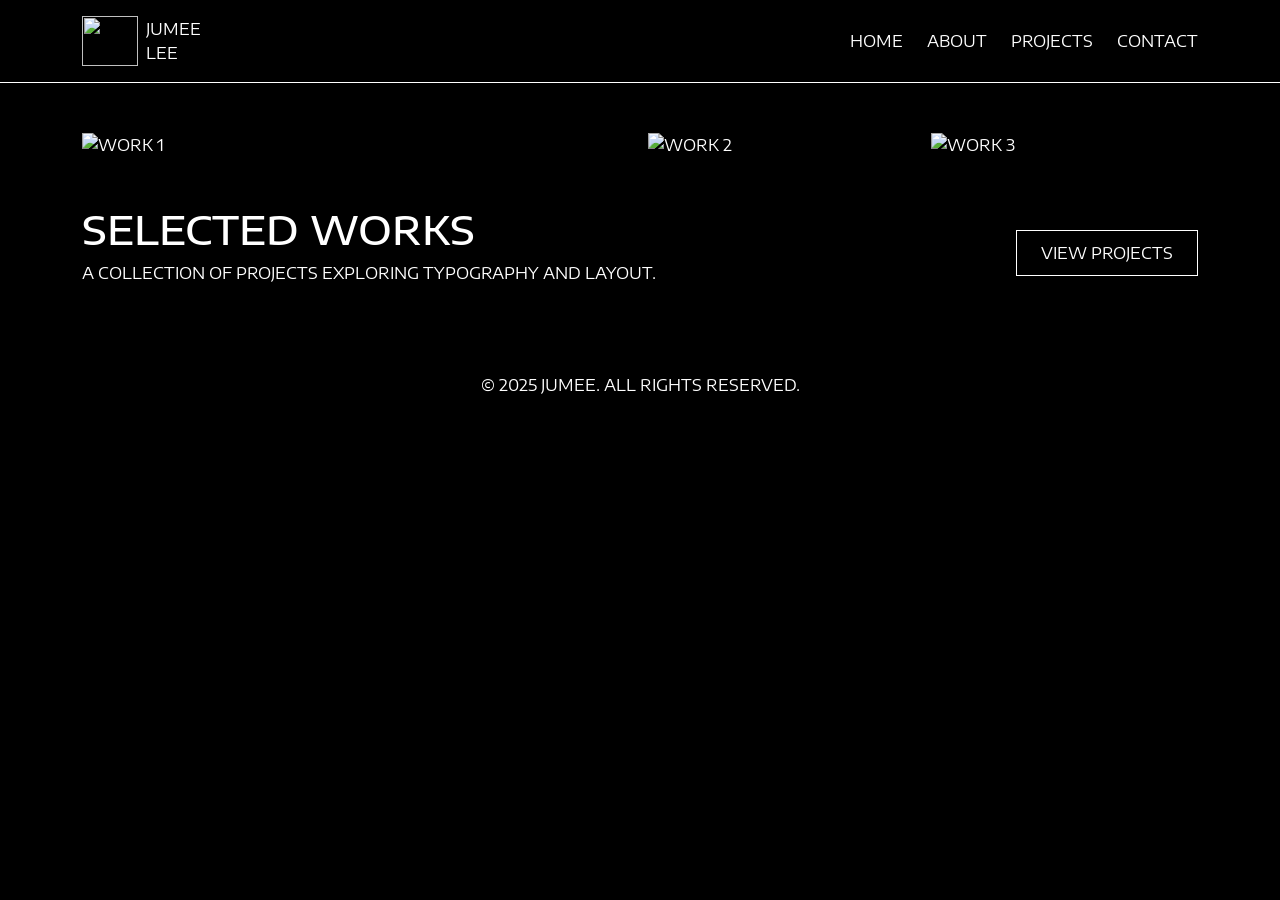
==== index.html @ 2e97b76d "Add files via upload" ====
<!DOCTYPE html>
<html lang="en">
<head>
  <meta charset="UTF-8">
  <meta name="viewport" content="width=device-width, initial-scale=1.0">

  <title>Jumee Lee Portfolio</title>

  <!-- Bootstrap -->
  <link href="https://cdn.jsdelivr.net/npm/bootstrap@5.3.3/dist/css/bootstrap.min.css" rel="stylesheet">

  <!-- Font -->
  <link href="https://fonts.googleapis.com/css2?family=Encode+Sans+Expanded:wght@200&display=swap" rel="stylesheet">

  <style>
    body {
      background-color: #000;
      color: #fff;
      font-family: 'Encode Sans Expanded', sans-serif;
      text-transform: uppercase;
    }

    a {
      color: #fff;
      text-decoration: none;
    }

    a:hover {
      opacity: 0.7;
    }

    .custom-btn {
      border: 1px solid #fff;
      padding: 10px 24px;
      display: inline-block;
      transition: 0.3s;
    }

    .custom-btn:hover {
      background: #fff;
      color: #000;
    }

    .nav-line {
      height: 1px;
      background: #fff;
    }

    img {
      width: 100%;
      height: auto;
    }
  </style>
</head>

<body>

<header>
  <nav class="container d-flex justify-content-between align-items-center py-3">
    <div class="d-flex align-items-center gap-2">
      <img src="images/logo.svg" style="height:50px;">
      <span>JUMEE LEE</span>
    </div>

    <div class="d-flex gap-4">
      <a href="#">HOME</a>
      <a href="about.html">ABOUT</a>
      <a href="projects.html">PROJECTS</a>
      <a href="contact.html">CONTACT</a>
    </div>
  </nav>
  <div class="nav-line"></div>
</header>

<main class="container py-5">

  <!-- 🔥 여기 중요 (이미지 3개) -->
  <div class="row g-3 mb-5">
    <div class="col-12 col-md-6">
      <img src="images/work1.jpg" alt="Work 1">
    </div>
    <div class="col-6 col-md-3">
      <img src="images/work2.jpg" alt="Work 2">
    </div>
    <div class="col-6 col-md-3">
      <img src="images/work3.jpg" alt="Work 3">
    </div>
  </div>

  <!-- TEXT -->
  <div class="row align-items-center">
    <div class="col-md-8">
      <h1>Selected Works</h1>
      <p>A collection of projects exploring typography and layout.</p>
    </div>

    <div class="col-md-4 text-md-end">
      <a href="projects.html" class="custom-btn">View Projects</a>
    </div>
  </div>

</main>

<footer class="text-center py-4">
  © 2025 JUMEE. ALL RIGHTS RESERVED.
</footer>

<script src="https://cdn.jsdelivr.net/npm/bootstrap@5.3.3/dist/js/bootstrap.bundle.min.js"></script>

</body>
</html>
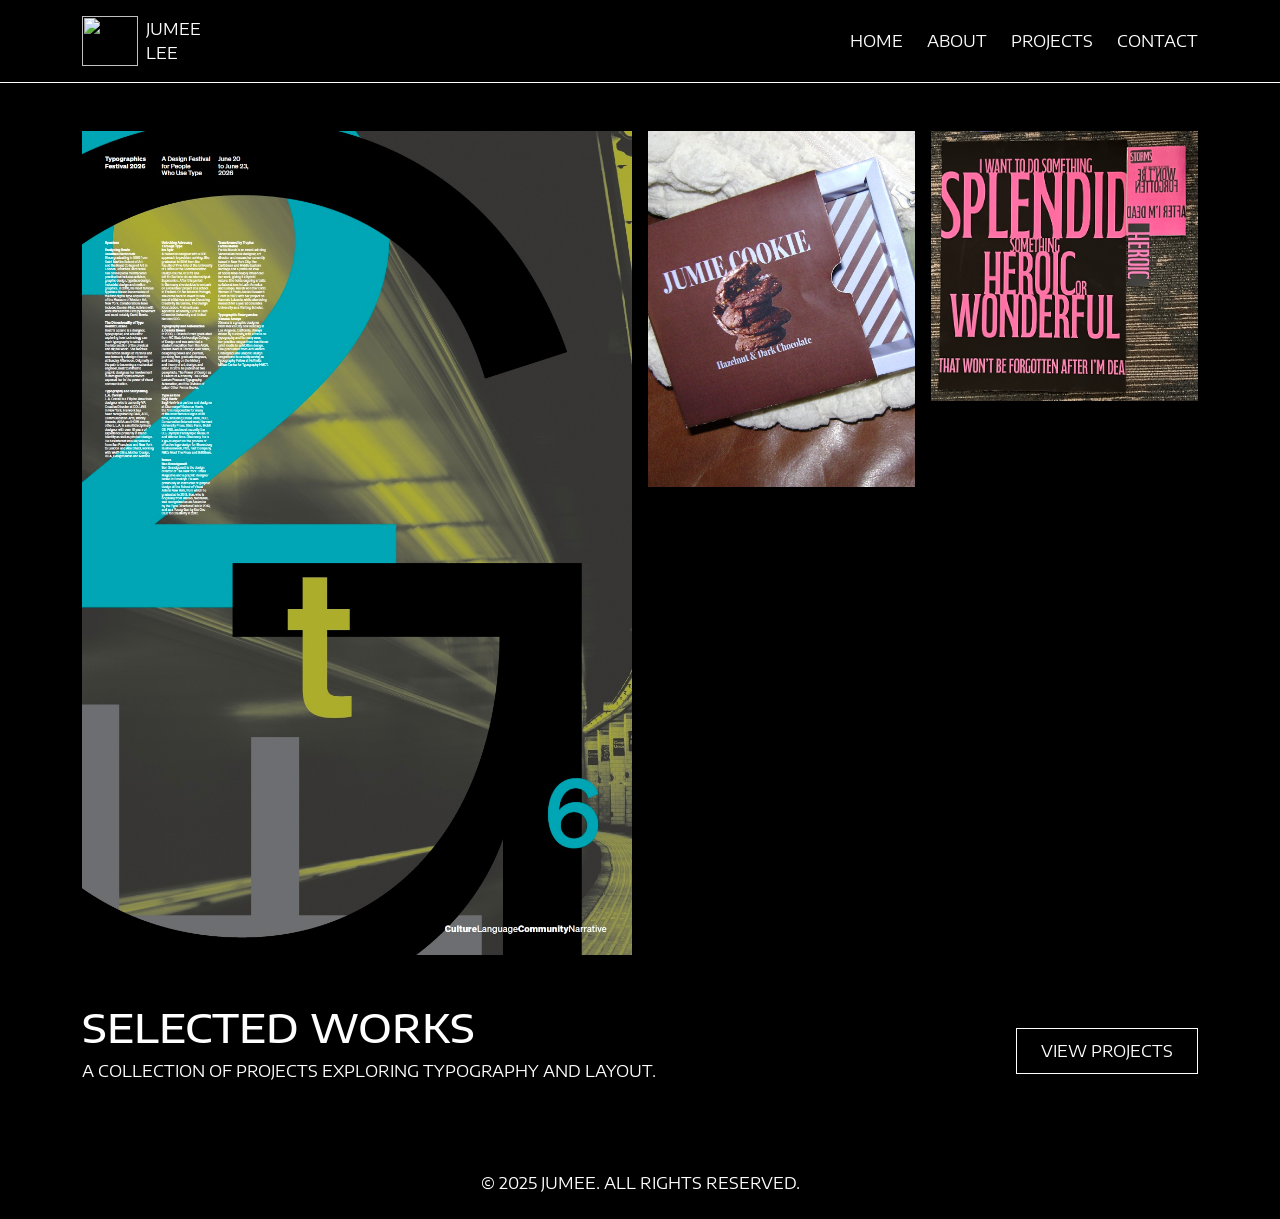
==== commit b17d7afc: "Update index.html" ====
--- a/index.html
+++ b/index.html
@@ -74,16 +74,16 @@
 
 <main class="container py-5">
 
-  <!-- 🔥 여기 중요 (이미지 3개) -->
+  <!-- 3 images -->
   <div class="row g-3 mb-5">
     <div class="col-12 col-md-6">
-      <img src="images/work1.jpg" alt="Work 1">
+      <img src="work1.jpg">
     </div>
     <div class="col-6 col-md-3">
-      <img src="images/work2.jpg" alt="Work 2">
+      <img src="work2.jpg">
     </div>
     <div class="col-6 col-md-3">
-      <img src="images/work3.jpg" alt="Work 3">
+      <img src="work3.jpg">
     </div>
   </div>
 
@@ -108,4 +108,4 @@
 <script src="https://cdn.jsdelivr.net/npm/bootstrap@5.3.3/dist/js/bootstrap.bundle.min.js"></script>
 
 </body>
-</html>+</html>
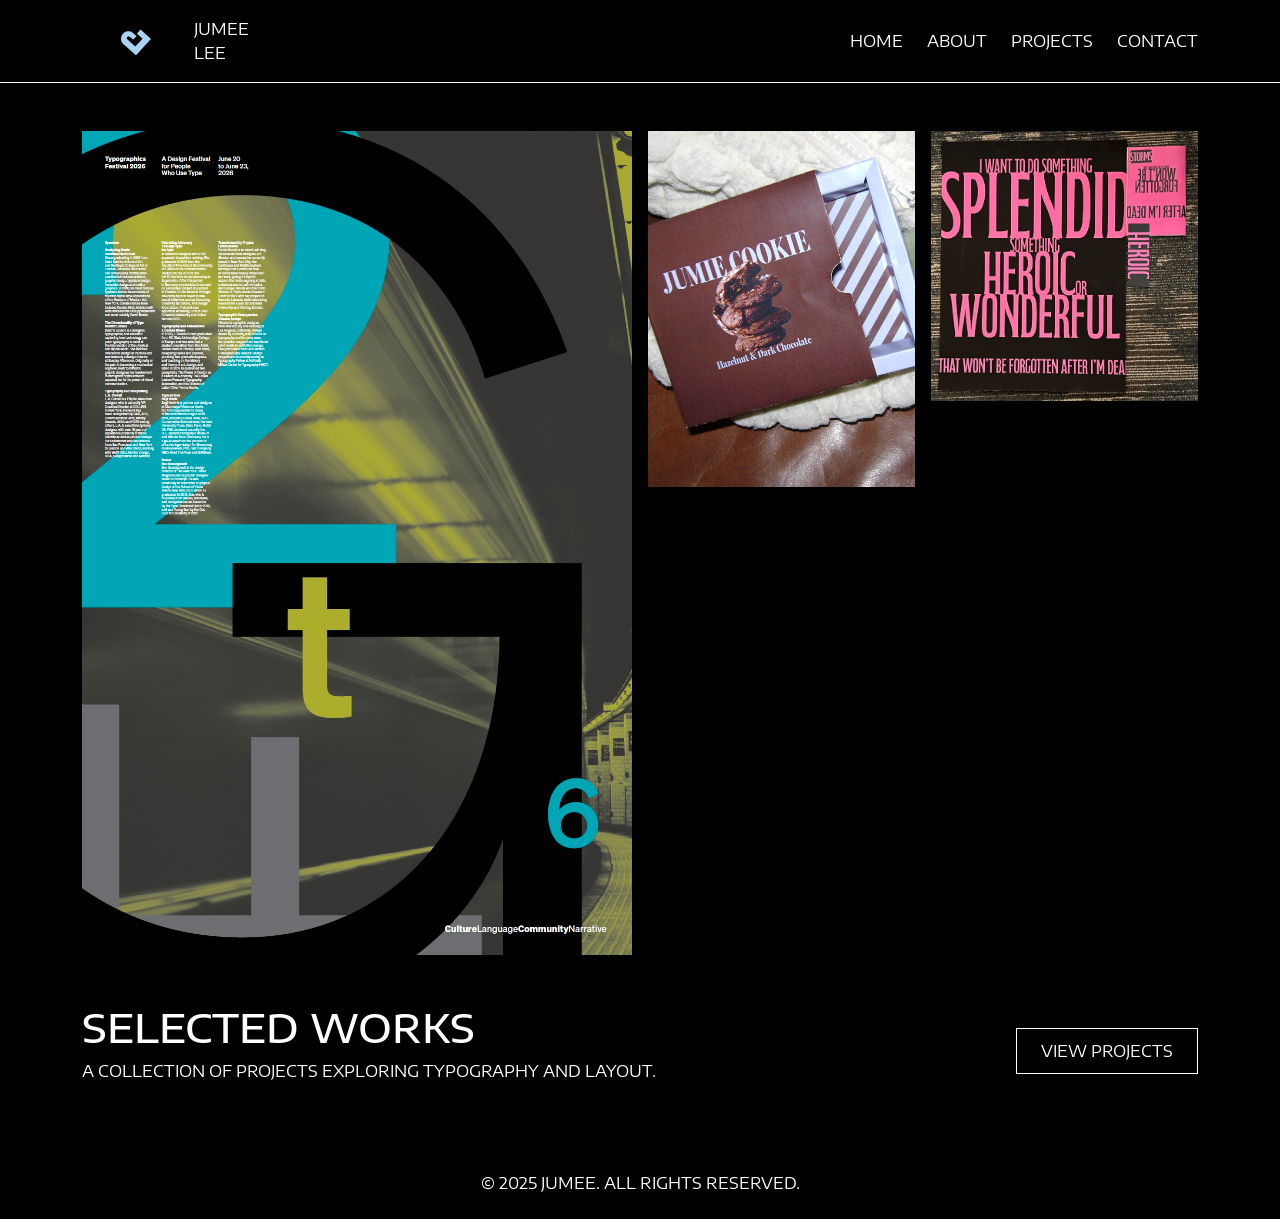
==== commit 39a76d27: "Update index.html" ====
--- a/index.html
+++ b/index.html
@@ -58,7 +58,7 @@
 <header>
   <nav class="container d-flex justify-content-between align-items-center py-3">
     <div class="d-flex align-items-center gap-2">
-      <img src="images/logo.svg" style="height:50px;">
+      <img src="logo.svg" style="height:50px;">
       <span>JUMEE LEE</span>
     </div>
 
